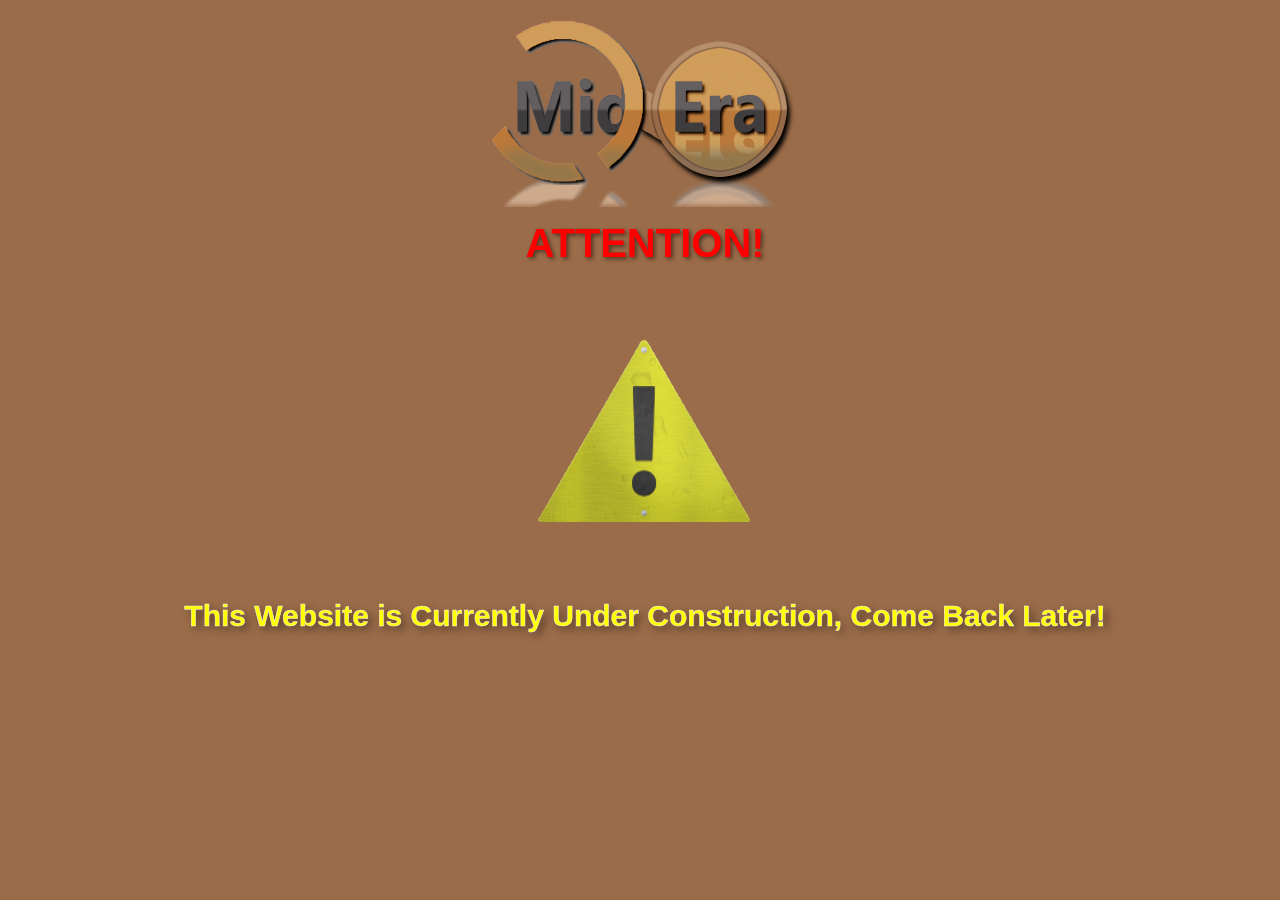
==== index.html @ 5e760c78 "fixed index.html file paths" ====
﻿<!DOCTYPE html>
<html>
<head>
    <meta charset="UTF-8">
    <title>MidEra - Website (Under Construction)</title>
    <link rel="stylesheet" href="styles/style_uc.css">
</head>

<body>

    <p>
        <img src="images/logo.png" width="512" height="207" alt="MidEra Logo" />
    </p>

    <h1><strong>ATTENTION!</strong></h1>

    <p2>
        <img src="images/gifs/warning_sign.png" width="256" height="256" alt="Warning Sign" />
    </p2>

    <h2>This Website is Currently Under Construction, Come Back Later!</h2>

</body>

</html>
---- styles/style_uc.css ----
﻿body {
    background-color: #9b6c49;
    color: slategray;
    font-family: 'Segoe UI', sans-serif; /* The font used in the MidEra logo */
    margin: 0;
    padding-left: 10px; /* keep your left padding */
    padding-top: 0;
    text-align: center;
    height: 100vh; /* full height */
    display: flex;
    flex-direction: column;
}

h1 {
    color: red;
    text-shadow: 2px 2px 4px rgba(0, 0, 0, 0.5);
    font-family: 'Segoe UI', sans-serif;
    margin: 0;
    padding: 0px 450px;
    font-size: 40px;
}

h2 {
    color: yellow;
    text-shadow: 4px 4px 8px rgba(0, 0, 0, 0.5);
    -webkit-text-stroke: 0.5px whitesmoke;
    font-family: 'Segoe UI', sans-serif;
    margin: 15px;
    padding: 7.5px 0px;
    font-size: 30px;
}

p {
    margin: 0;
    padding-bottom: 10px;
}

p2 {
    margin: 0;
    padding-bottom: 25px;
    padding-top: 25px;
}
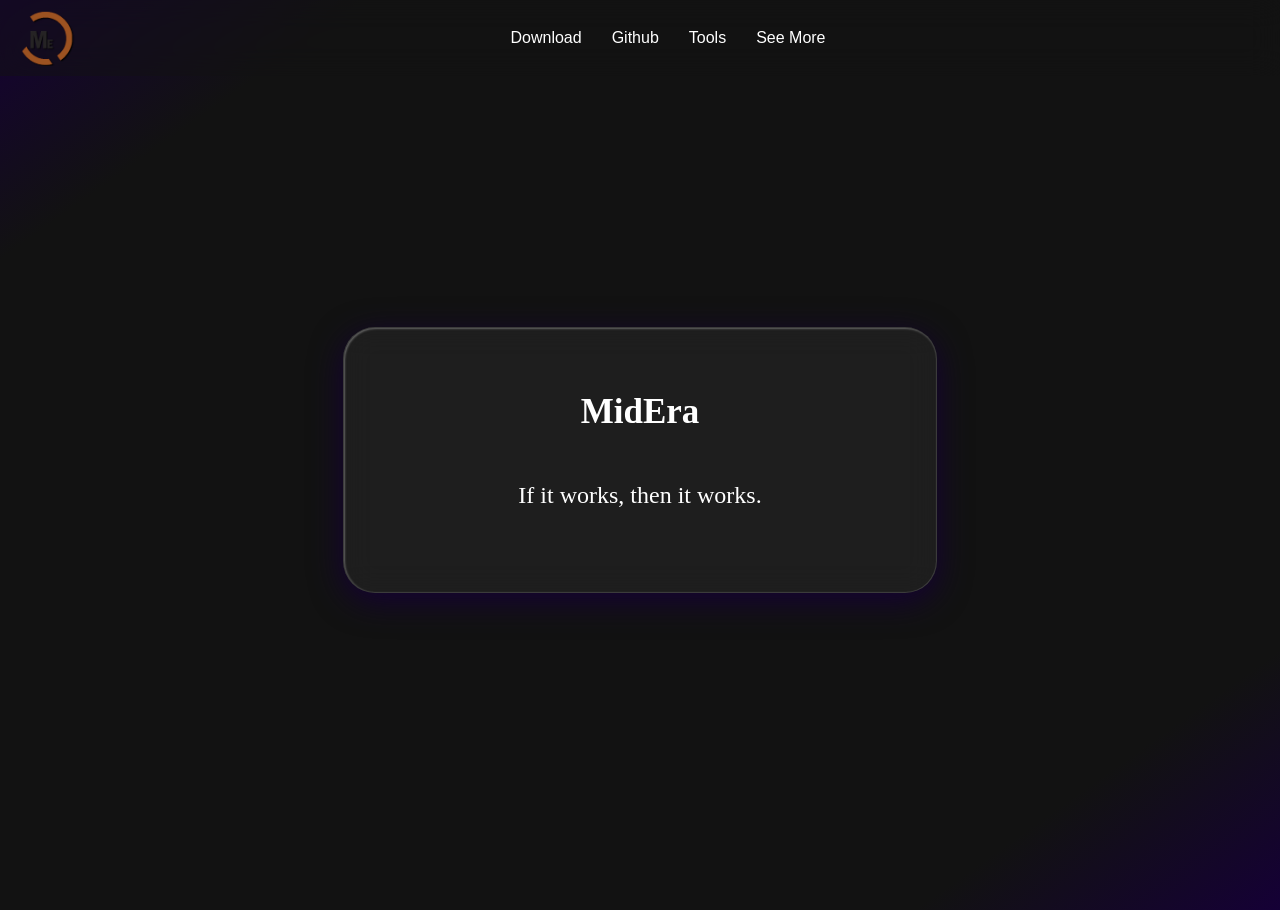
==== commit 5fa7f5d6: "website is being completely redesigned. redesign update 1" ====
--- a/index.html
+++ b/index.html
@@ -1,25 +1,36 @@
 ﻿<!DOCTYPE html>
-<html>
+
+<html lang="en" xmlns="http://www.w3.org/1999/xhtml">
 <head>
-    <meta charset="UTF-8">
-    <title>MidEra - Website (Under Construction)</title>
-    <link rel="stylesheet" href="styles/style_uc.css">
+    <meta charset="utf-8" />
+    <title>MidEra - Website</title>
+    <link rel="stylesheet" href="styles/styles_main.css">
 </head>
+<body>
+    <nav class="navbar">
+        <img src="images/icon.png"
+             alt="Logo"
+             class="logo" />
 
-<body>
+        <ul class="menu">
+            <li class="item"><a href="#">Download</a></li>
+            <li class="item"><a href="#">Github</a></li>
+            <li class="item"><a href="#">Tools</a></li>
+            <li class="item"><a href="#">See More</a></li>
+        </ul>
+    </nav>
 
-    <p>
-        <img src="images/logo.png" width="512" height="207" alt="MidEra Logo" />
-    </p>
-
-    <h1><strong>ATTENTION!</strong></h1>
-
-    <p2>
-        <img src="images/gifs/warning_sign.png" width="256" height="256" alt="Warning Sign" />
-    </p2>
-
-    <h2>This Website is Currently Under Construction, Come Back Later!</h2>
+    <div class="card">
+        <div class="panel">
+            <div class="content">
+                <h1>MidEra</h1>
+                <h2>If it works, then it works.</h2>
+                <p1></p1>
+                <p1></p1>
+                <p2></p2>
+            </div>
+        </div>
+    </div>
 
 </body>
-
-</html>
+</html>
--- a/styles/styles_main.css
+++ b/styles/styles_main.css
@@ -0,0 +1,104 @@
+﻿
+body {
+    background: linear-gradient(to bottom right, #150036, #121212, #121212, #121212, #121212, #121212, #121212, #150036);
+    height: 100vh;
+    margin: 0;
+    padding-top: 10px;
+    display: flex;
+    flex-direction: column;
+    justify-content: center;
+    align-items: center;
+    text-align: center;
+}
+
+.navbar {
+    display: flex;
+    align-items: center;
+    background: rgba(18, 18, 18, 0.5);
+    padding: 10px 20px;
+    position: fixed;
+    top: 0;
+    left: 0;
+    right: 0;
+    z-index: 9999;
+    backdrop-filter: blur(15px);
+}
+
+h1 {
+    color: white;
+    font-size: 35px;
+    font-weight: bold;
+}
+
+h2 {
+    color: white;
+    font-size: 24px;
+    font-weight: normal;
+}
+
+.logo {
+    width: 3.5rem;
+    flex: 0 0 auto;
+}
+
+.menu {
+    display: flex;
+    list-style-type: none;
+    margin: 0 auto;
+    padding: 0;
+    align-items: center;
+}
+
+.item {
+    font-family: helvetica;
+    margin: 0 15px;
+}
+
+    .item a {
+        text-decoration: none;
+        color: white;
+        font-weight: normal;
+    }
+
+        .item a:hover {
+            color: #280087;
+        }
+
+.card {
+    width: 1024px;
+    max-width: 100%;
+    height: 512px;
+    border-radius: 20px;
+    display: flex;
+    justify-content: center;
+    align-items: center;
+}
+
+.panel {
+    width: 100%;
+    height: auto;
+    display: flex;
+    align-items: center;
+    justify-content: center;
+    gap: 1rem;
+}
+
+.content {
+    width: 512px;
+    max-width: 100%;
+    height: auto;
+    padding: 40px;
+    background: rgba(100, 100, 100, 0.15);
+    box-shadow: 0 8px 32px 0 #0d2626;
+    backdrop-filter: blur(15px);
+    -webkit-backdrop-filter: blur(15px);
+    border-radius: 32px;
+    /* Upgraded border: brighter on top, fades out on the bottom */
+    border: 1px solid rgba(150, 150, 150, 0.25);
+    box-shadow: inset 1px 1px 2px rgba(255, 255, 255, 0.3), 0 8px 32px 0 #150035;
+    display: flex;
+    flex-direction: column;
+    align-items: center;
+    justify-content: center;
+    gap: 7.5px;
+}
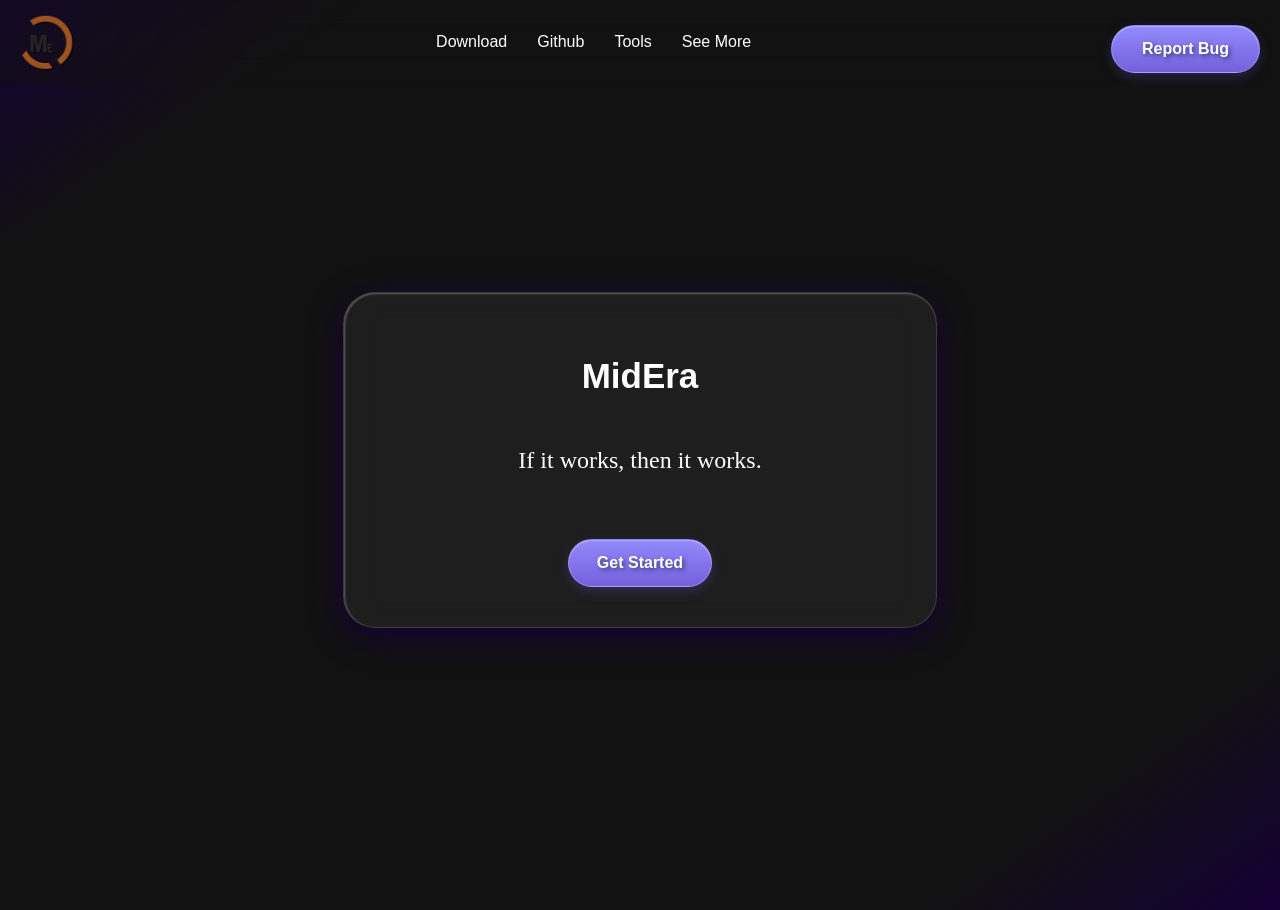
==== commit b87329da: "added some buttons" ====
--- a/index.html
+++ b/index.html
@@ -18,6 +18,9 @@
             <li class="item"><a href="#">Tools</a></li>
             <li class="item"><a href="#">See More</a></li>
         </ul>
+
+        <button class="btn">Report Bug</button>
+
     </nav>
 
     <div class="card">
@@ -28,6 +31,8 @@
                 <p1></p1>
                 <p1></p1>
                 <p2></p2>
+
+                <button class="start_btn">Get Started</button>
             </div>
         </div>
     </div>
--- a/styles/styles_main.css
+++ b/styles/styles_main.css
@@ -28,6 +28,7 @@
     color: white;
     font-size: 35px;
     font-weight: bold;
+    font-family: 'Segoe UI', sans-serif;
 }
 
 h2 {
@@ -93,7 +94,6 @@
     backdrop-filter: blur(15px);
     -webkit-backdrop-filter: blur(15px);
     border-radius: 32px;
-    /* Upgraded border: brighter on top, fades out on the bottom */
     border: 1px solid rgba(150, 150, 150, 0.25);
     box-shadow: inset 1px 1px 2px rgba(255, 255, 255, 0.3), 0 8px 32px 0 #150035;
     display: flex;
@@ -101,4 +101,80 @@
     align-items: center;
     justify-content: center;
     gap: 7.5px;
-}+}
+
+.btn {
+    /* Fonts & Spacing */
+    font-weight: 600;
+    font-size: 16px;
+    text-shadow: 2px 2px 4px rgba(0, 0, 0, 0.5);
+    letter-spacing: 0px;
+    color: #ffffff;
+    text-decoration: none;
+    /* Structural Sizing */
+    display: inline-block;
+    width: 12%; /* Extends nicely across the glass panel */
+    height: 48px;
+    padding: 14px 24px;
+    margin-top: 15px;
+    border-radius: 24px;
+    /* The iOS Fill Style: Vibrant Blue base with a subtle linear gloss shading */
+    background: linear-gradient(to bottom, #9389fc 0%, #7560dc 100%);
+    /* The Premium Double-Border: A bright inner edge reflection and a soft outer drop shadow */
+    border: 1px solid rgba(255, 255, 255, 0.2);
+    box-shadow: inset 0 1px 1px rgba(255, 255, 255, 0.3), 0 4px 12px rgba(90, 80, 204, 0.3);
+    /* Smooth transition for interaction physics */
+    transition: all 0.2s cubic-bezier(0.25, 1, 0.5, 1);
+    cursor: pointer;
+}
+
+    /* Hover State: Feels illuminated when mouse drifts over */
+    .btn:hover {
+        background: linear-gradient(to bottom, #b2abfc 0%, #8975eb 100%);
+        box-shadow: inset 0 1px 1px rgba(255, 255, 255, 0.4), 0 6px 16px rgba(120, 105, 255, 0.45);
+    }
+
+    .btn:active {
+        background: linear-gradient(to bottom, #736ad4 0%, #634fc2 100%);
+        color: lightgray;
+        box-shadow: inset 0 2px 4px rgba(0, 0, 0, 0.2), 0 2px 4px rgba(0, 122, 255, 0.2);
+        transform: scale(0.97);
+    }
+
+.start_btn {
+    /* Fonts & Spacing */
+    font-weight: 600;
+    font-size: 16px;
+    text-shadow: 2px 2px 4px rgba(0, 0, 0, 0.5);
+    letter-spacing: 0px;
+    color: #ffffff;
+    text-decoration: none;
+    /* Structural Sizing */
+    display: inline-block;
+    width: 28%; /* Extends nicely across the glass panel */
+    height: 48px;
+    padding: 14px 24px;
+    margin-top: 15px;
+    border-radius: 24px;
+    /* The iOS Fill Style: Vibrant Blue base with a subtle linear gloss shading */
+    background: linear-gradient(to bottom, #9389fc 0%, #7560dc 100%);
+    /* The Premium Double-Border: A bright inner edge reflection and a soft outer drop shadow */
+    border: 1px solid rgba(255, 255, 255, 0.2);
+    box-shadow: inset 0 1px 1px rgba(255, 255, 255, 0.3), 0 4px 12px rgba(90, 80, 204, 0.3);
+    /* Smooth transition for interaction physics */
+    transition: all 0.2s cubic-bezier(0.25, 1, 0.5, 1);
+    cursor: pointer;
+}
+
+    /* Hover State: Feels illuminated when mouse drifts over */
+    .start_btn:hover {
+        background: linear-gradient(to bottom, #b2abfc 0%, #8975eb 100%);
+        box-shadow: inset 0 1px 1px rgba(255, 255, 255, 0.4), 0 6px 16px rgba(120, 105, 255, 0.45);
+    }
+
+    .start_btn:active {
+        background: linear-gradient(to bottom, #736ad4 0%, #634fc2 100%);
+        color: lightgray;
+        box-shadow: inset 0 2px 4px rgba(0, 0, 0, 0.2), 0 2px 4px rgba(0, 122, 255, 0.2);
+        transform: scale(0.97);
+    }
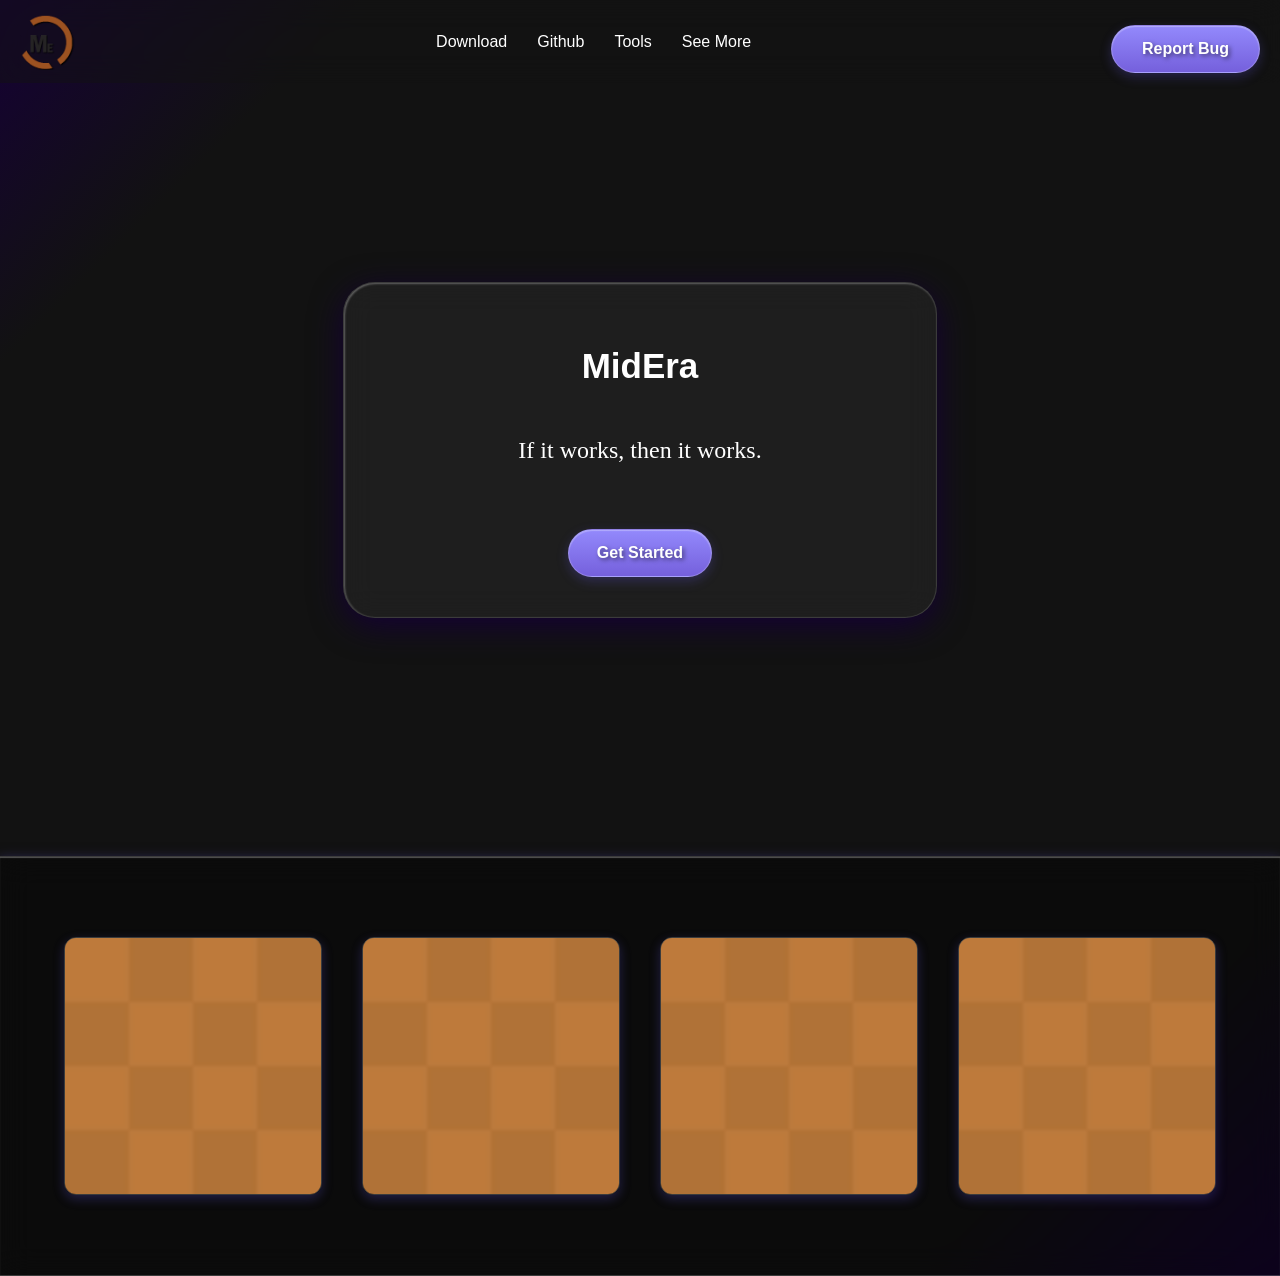
==== commit 2b1895de: "updated website to include a screenshots section" ====
--- a/index.html
+++ b/index.html
@@ -37,5 +37,21 @@
         </div>
     </div>
 
+    <div class="screenshots_container">
+        <div class="screenshots_panel">
+            <img src="images/fallback_image.jpg" alt="Screenshot 1" class="screenshot" />
+            <img src="images/fallback_image.jpg" alt="Screenshot 2" class="screenshot" />
+            <img src="images/fallback_image.jpg" alt="Screenshot 3" class="screenshot" />
+            <img src="images/fallback_image.jpg" alt="Screenshot 4" class="screenshot" />
+        </div>
+    </div>
+
+    <div class="modal" id="imageModal">
+        <span class="close" id="closeModal">&times;</span>
+        <img id="modalImage" src="" alt="Preview">
+    </div>
+
+    <script src="scripts/img_preview.js"></script>
+
 </body>
 </html>
--- a/styles/styles_main.css
+++ b/styles/styles_main.css
@@ -1,12 +1,11 @@
 ﻿
 body {
     background: linear-gradient(to bottom right, #150036, #121212, #121212, #121212, #121212, #121212, #121212, #150036);
-    height: 100vh;
+    min-height: 100vh;
     margin: 0;
-    padding-top: 10px;
+    padding-top: 0;
     display: flex;
     flex-direction: column;
-    justify-content: center;
     align-items: center;
     text-align: center;
 }
@@ -42,6 +41,12 @@
     flex: 0 0 auto;
 }
 
+    .logo:hover {
+        width: 3.5rem;
+        flex: 0 0 auto;
+        transition: transform 0.3s ease;
+    }
+
 .menu {
     display: flex;
     list-style-type: none;
@@ -62,7 +67,9 @@
     }
 
         .item a:hover {
-            color: #280087;
+            color: #7560dc;
+            transform: translateY(-5px);
+            box-shadow: inset 0 1px 1px rgba(255, 255, 255, 0.4), 0 6px 16px rgba(120, 105, 255, 0.45);
         }
 
 .card {
@@ -73,6 +80,8 @@
     display: flex;
     justify-content: center;
     align-items: center;
+    margin-top: calc(50vh - 256px);
+    margin-bottom: 150px;
 }
 
 .panel {
@@ -177,4 +186,78 @@
         color: lightgray;
         box-shadow: inset 0 2px 4px rgba(0, 0, 0, 0.2), 0 2px 4px rgba(0, 122, 255, 0.2);
         transform: scale(0.97);
-    }+    }
+
+/* The black wrapper container */
+.screenshots_container {
+    background: rgba(5, 5, 5, 0.5); /* Deep dark semi-transparent black */
+    width: 100%;
+    padding: 80px 0; /* Generates a lot of breathing room inside the black block */
+    display: flex;
+    justify-content: center;
+    backdrop-filter: blur(15px); /* Makes it look premium over your body gradient */
+    border: 1px solid rgba(255, 255, 255, 0.2);
+    box-shadow: inset 0 1px 1px rgba(255, 255, 255, 0.3), 0 4px 12px rgba(90, 80, 204, 0.5);
+}
+
+/* The inner alignment wrapper */
+.screenshots_panel {
+    display: flex;
+    gap: 40px; /* Generates a lot of space between each image */
+    justify-content: center;
+    flex-wrap: wrap; /* Drops images to a new line cleanly on smaller screens */
+    max-width: 1200px;
+    padding: 0 20px;
+    
+}
+
+/* The screenshots themselves */
+.screenshot {
+    width: 256px;
+    max-width: 320px;
+    height: auto;
+    border-radius: 12px;
+    border: 1px solid rgba(255, 255, 255, 0.1); /* Slight glow edge */
+    box-shadow: 0 12px 30px rgba(0, 0, 0, 0.7); /* Deep shadow to separate from the dark background */
+    transition: transform 0.3s ease;
+    border: 1px solid rgba(255, 255, 255, 0.2);
+    box-shadow: inset 0 1px 1px rgba(255, 255, 255, 0.3), 0 4px 12px rgba(90, 80, 204, 0.3);
+}
+
+    /* Quick hover effect just for fun */
+    .screenshot:hover {
+        transform: translateY(-5px);
+        box-shadow: inset 0 1px 1px rgba(255, 255, 255, 0.4), 0 6px 16px rgba(120, 105, 255, 0.45);
+    }
+
+/* Modal overlay */
+.modal {
+    display: none; /* Hidden by default */
+    position: fixed;
+    z-index: 1000;
+    left: 0;
+    top: 0;
+    width: 100%;
+    height: 100%;
+    background: rgba(0,0,0,0.8);
+    justify-content: center;
+    align-items: center;
+}
+
+    /* Modal content */
+    .modal img {
+        width: 512px;
+        max-width: 100%;
+        max-height: 100%;
+        border-radius: 8px;
+    }
+
+/* Close button */
+.close {
+    position: absolute;
+    top: 75px;
+    right: 30px;
+    font-size: 40px;
+    color: white;
+    cursor: pointer;
+}
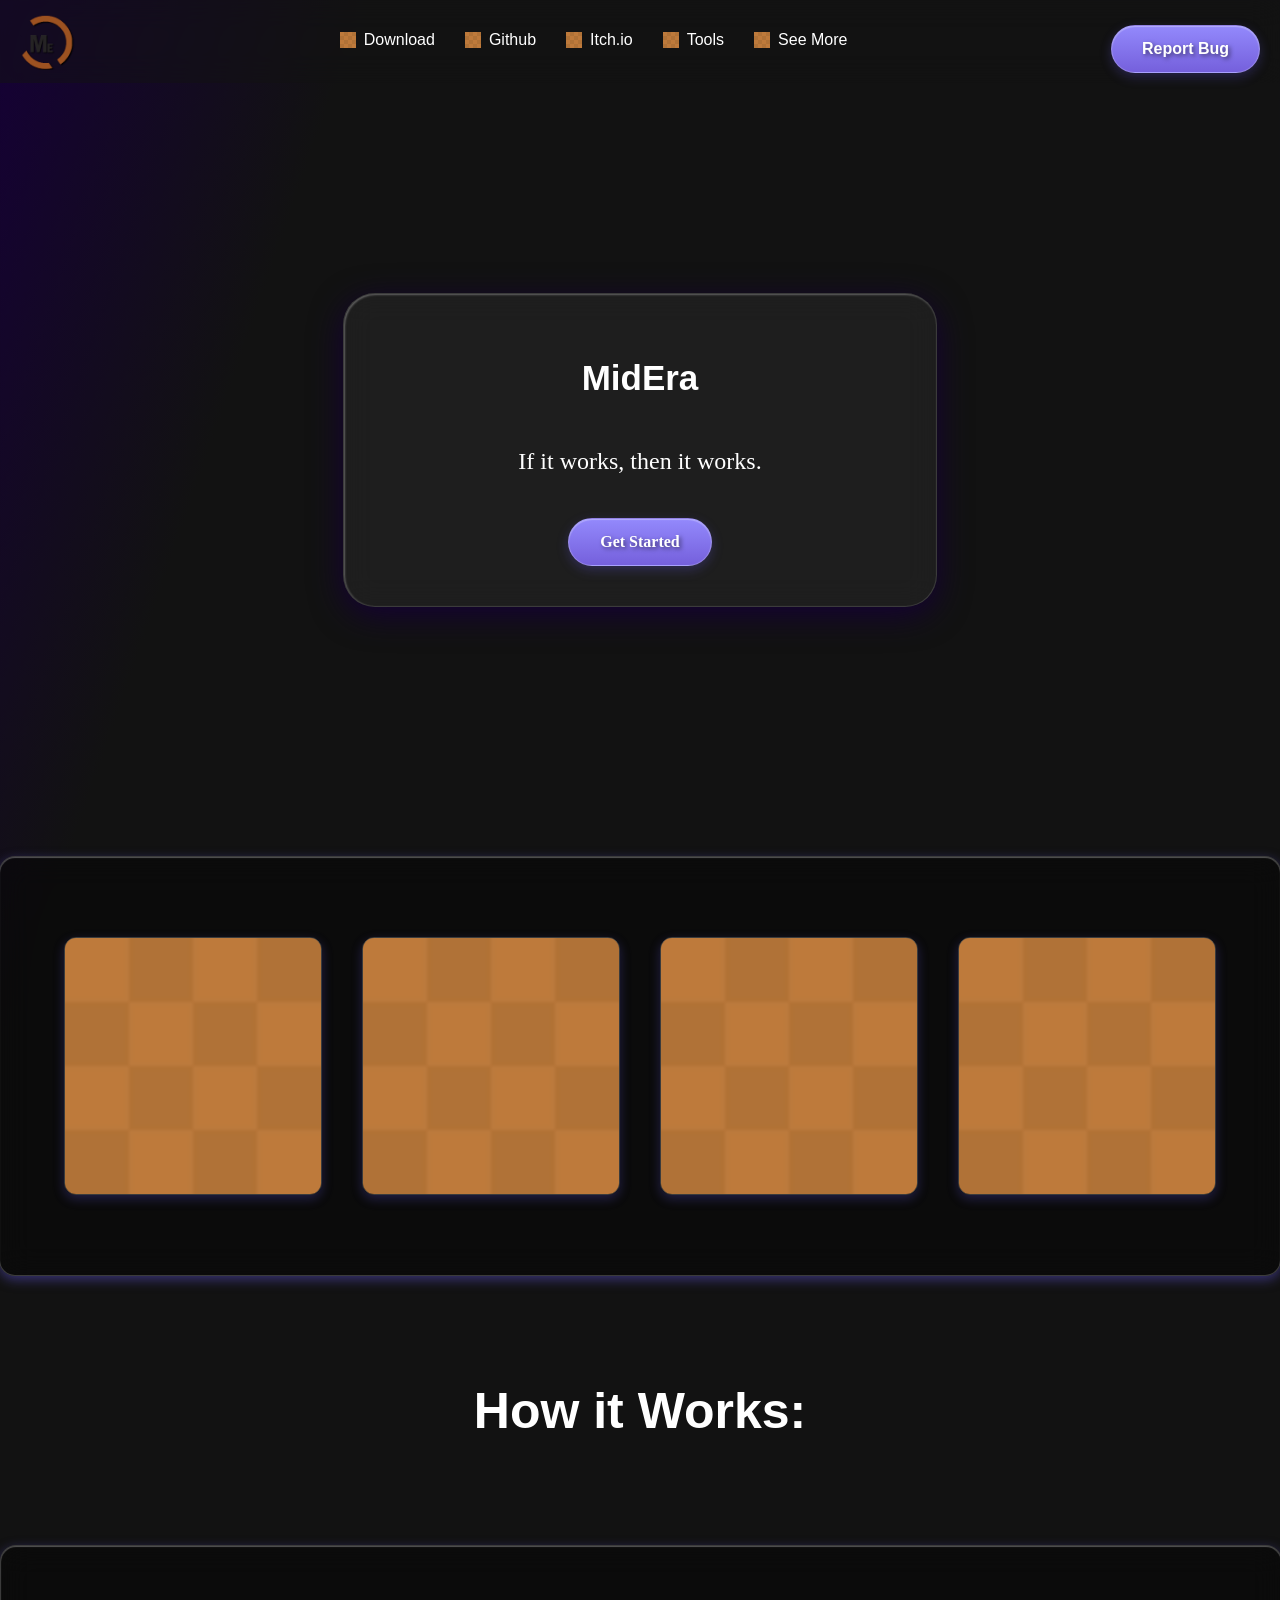
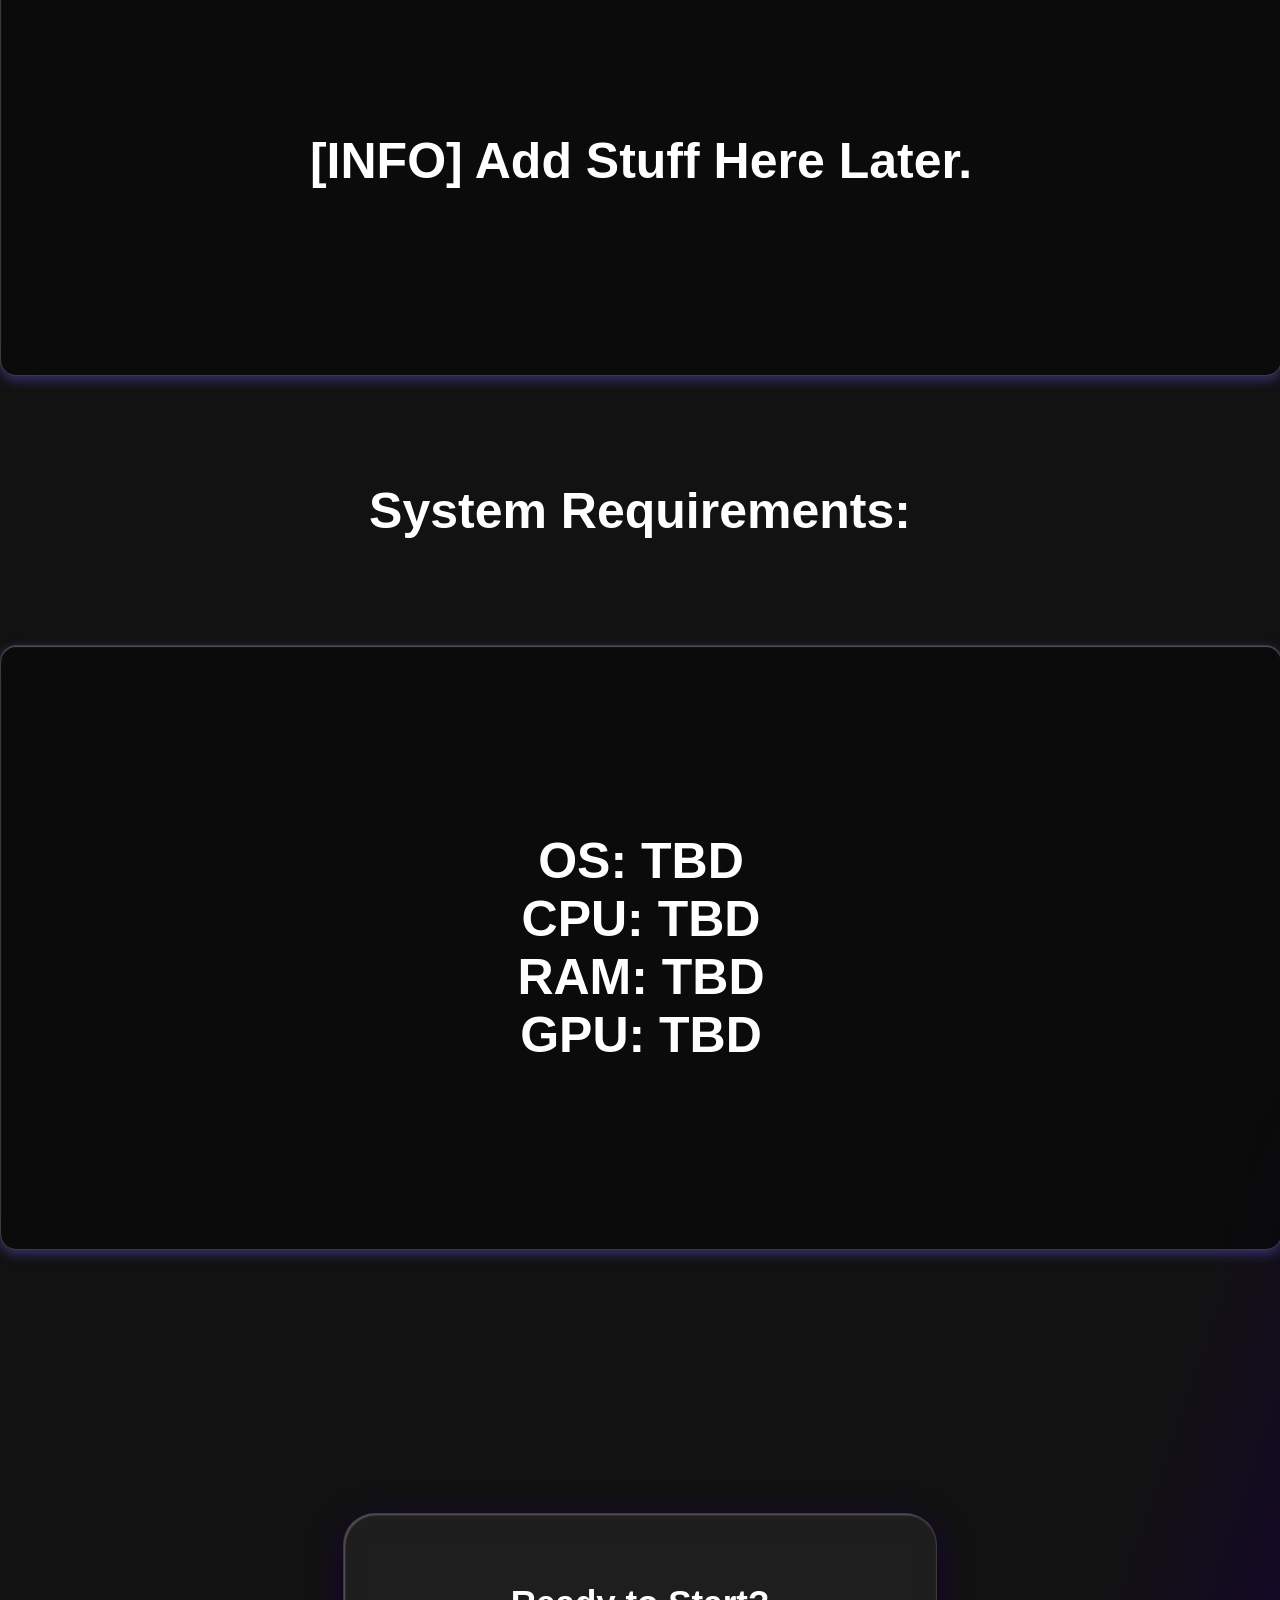
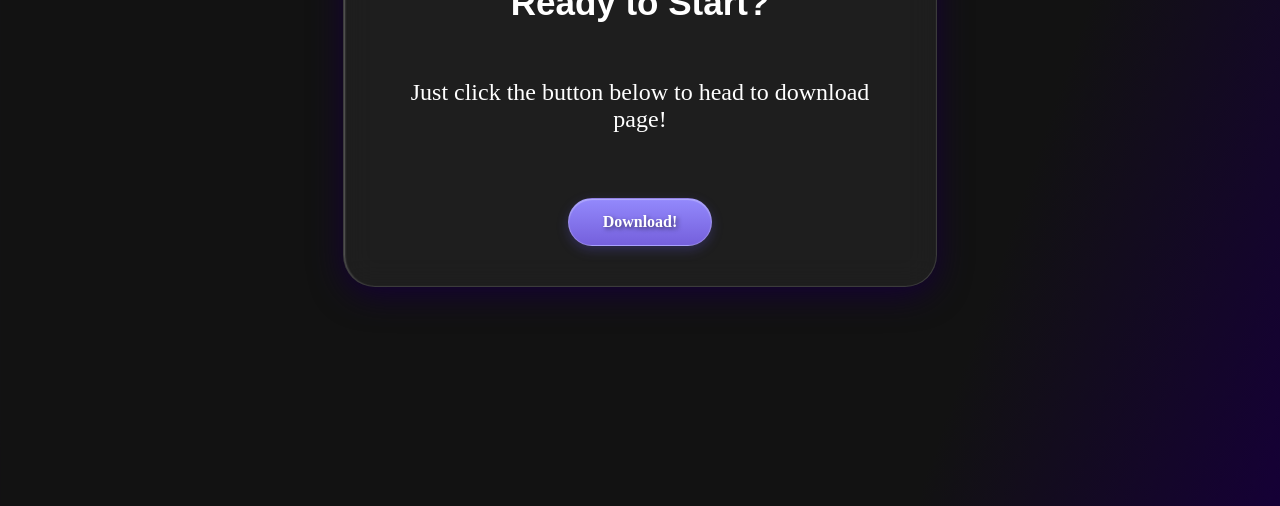
==== commit 56cc927e: "added itch.io page" ====
--- a/index.html
+++ b/index.html
@@ -7,35 +7,65 @@
     <link rel="stylesheet" href="styles/styles_main.css">
 </head>
 <body>
+
+    <!-- This is the top bar that has the links to the download page, GitHub, tools, and more. It also has a button to report bugs. -->
+
     <nav class="navbar">
         <img src="images/icon.png"
              alt="Logo"
              class="logo" />
 
         <ul class="menu">
-            <li class="item"><a href="#">Download</a></li>
-            <li class="item"><a href="#">Github</a></li>
-            <li class="item"><a href="#">Tools</a></li>
-            <li class="item"><a href="#">See More</a></li>
+            <li class="item" onclick="alert('Redirecting!')">
+                <a href="https://github.com/LunaSentOfficial/MidEra/releases">
+                    <img src="images/fallback_image.jpg" alt="Download Icon">
+                    <span>Download</span>
+                </a>
+            </li>
+            <li class="item" onclick="alert('Redirecting!')">
+                <a href="https://github.com/LunaSentOfficial/MidEra">
+                    <img src="images/fallback_image.jpg" alt="GitHub Icon">
+                    <span>Github</span>
+                </a>
+            </li>
+            <li class="item" onclick="alert('Redirecting!')">
+                <a href="https://lunasent.itch.io/">
+                    <img src="images/fallback_image.jpg" alt="Itch.io Icon">
+                    <span>Itch.io</span>
+                </a>
+            </li>
+            <li class="item" onclick="alert('Redirecting!')">
+                <a href="tools.html">
+                    <img src="images/fallback_image.jpg" alt="Tools Icon">
+                    <span>Tools</span>
+                </a>
+            </li>
+            <li class="item" onclick="alert('Redirecting!')">
+                <a href="#">
+                    <img src="images/fallback_image.jpg" alt="Arrow Icon">
+                    <span>See More</span>
+                </a>
+            </li>
         </ul>
 
-        <button class="btn">Report Bug</button>
+        <button class="btn" onclick="alert('Redirecting!')">Report Bug</button>
 
     </nav>
+
+    <!-- Main Panel -->
 
     <div class="card">
         <div class="panel">
             <div class="content">
                 <h1>MidEra</h1>
                 <h2>If it works, then it works.</h2>
-                <p1></p1>
-                <p1></p1>
-                <p2></p2>
 
-                <button class="start_btn">Get Started</button>
+                <a href="#getting-started" class="start_btn">Get Started</a>
             </div>
         </div>
     </div>
+
+    <!-- In-Engine Screenshots -->
 
     <div class="screenshots_container">
         <div class="screenshots_panel">
@@ -46,12 +76,50 @@
         </div>
     </div>
 
+    <!-- Image Preview Modal-->
+
     <div class="modal" id="imageModal">
         <span class="close" id="closeModal">&times;</span>
         <img id="modalImage" src="" alt="Preview">
     </div>
 
-    <script src="scripts/img_preview.js"></script>
+
+    <!-- How it works section -->
+    <section id="getting-started">
+        <h1 class="title01">How it Works:</h1>
+
+        <div class="screenshots_container">
+            <h1 class="title01">[INFO] Add Stuff Here Later.</h1>
+        </div>
+
+        <h1 class="title01">System Requirements:</h1>
+
+        <div class="screenshots_container">
+            <h1 class="title01">
+                OS: TBD<br>
+                CPU: TBD<br />
+                RAM: TBD<br>
+                GPU: TBD<br>
+            </h1>
+        </div>
+
+        <div class="card">
+            <div class="panel">
+                <div class="content">
+                    <h1>Ready to Start?</h1>
+                    <h2>Just click the button below to head to download page!</h2>
+                    <p1></p1>
+                    <p1></p1>
+                    <p2></p2>
+
+                    <a href="https://github.com/LunaSentOfficial/MidEra/releases" class="download_btn">Download!</a>
+                </div>
+            </div>
+        </div>
+    </section>
+
+        <!-- Scripts -->
+        <script src="scripts/img_preview.js"></script>
 
 </body>
 </html>
--- a/styles/styles_main.css
+++ b/styles/styles_main.css
@@ -1,4 +1,5 @@
-﻿
+﻿/*Shared*/
+
 body {
     background: linear-gradient(to bottom right, #150036, #121212, #121212, #121212, #121212, #121212, #121212, #150036);
     min-height: 100vh;
@@ -8,6 +9,7 @@
     flex-direction: column;
     align-items: center;
     text-align: center;
+    scroll-behavior: smooth; /* Enables smooth scrolling in modern browsers */
 }
 
 .navbar {
@@ -64,6 +66,10 @@
         text-decoration: none;
         color: white;
         font-weight: normal;
+        display: inline-flex;
+        align-items: center;
+        gap: 8px;
+        transition: all 0.2s ease;
     }
 
         .item a:hover {
@@ -72,11 +78,20 @@
             box-shadow: inset 0 1px 1px rgba(255, 255, 255, 0.4), 0 6px 16px rgba(120, 105, 255, 0.45);
         }
 
+        .item a img {
+            width: 16px;
+            height: 16px;
+            object-fit: contain;
+            transition: transform 0.2s ease;
+        }
+        .item a:hover img {
+            transform: scale(1.2);
+        }
+
 .card {
-    width: 1024px;
+    width: 100vw;
     max-width: 100%;
     height: 512px;
-    border-radius: 20px;
     display: flex;
     justify-content: center;
     align-items: center;
@@ -141,6 +156,7 @@
     .btn:hover {
         background: linear-gradient(to bottom, #b2abfc 0%, #8975eb 100%);
         box-shadow: inset 0 1px 1px rgba(255, 255, 255, 0.4), 0 6px 16px rgba(120, 105, 255, 0.45);
+        transform: scale(1.05);
     }
 
     .btn:active {
@@ -158,16 +174,17 @@
     letter-spacing: 0px;
     color: #ffffff;
     text-decoration: none;
-    /* Structural Sizing */
-    display: inline-block;
-    width: 28%; /* Extends nicely across the glass panel */
+    /* Structural Sizing - FIXED FOR ANCHOR TAG */
+    display: inline-flex; /* Keeps content perfectly centered */
+    align-items: center; /* Centers text vertically */
+    justify-content: center; /* Centers text horizontally */
+    box-sizing: border-box; /* Stops padding from breaking the height */
+    width: 28%;
     height: 48px;
-    padding: 14px 24px;
     margin-top: 15px;
     border-radius: 24px;
-    /* The iOS Fill Style: Vibrant Blue base with a subtle linear gloss shading */
+    /* The iOS Fill Style */
     background: linear-gradient(to bottom, #9389fc 0%, #7560dc 100%);
-    /* The Premium Double-Border: A bright inner edge reflection and a soft outer drop shadow */
     border: 1px solid rgba(255, 255, 255, 0.2);
     box-shadow: inset 0 1px 1px rgba(255, 255, 255, 0.3), 0 4px 12px rgba(90, 80, 204, 0.3);
     /* Smooth transition for interaction physics */
@@ -179,6 +196,7 @@
     .start_btn:hover {
         background: linear-gradient(to bottom, #b2abfc 0%, #8975eb 100%);
         box-shadow: inset 0 1px 1px rgba(255, 255, 255, 0.4), 0 6px 16px rgba(120, 105, 255, 0.45);
+        transform: scale(1.05);
     }
 
     .start_btn:active {
@@ -187,6 +205,49 @@
         box-shadow: inset 0 2px 4px rgba(0, 0, 0, 0.2), 0 2px 4px rgba(0, 122, 255, 0.2);
         transform: scale(0.97);
     }
+/* Main Page*/
+
+.download_btn {
+    /* Fonts & Spacing */
+    font-weight: 600;
+    font-size: 16px;
+    text-shadow: 2px 2px 4px rgba(0, 0, 0, 0.5);
+    letter-spacing: 0px;
+    color: #ffffff;
+    text-decoration: none;
+    /* Structural Sizing - FIXED FOR ANCHOR TAG */
+    display: inline-flex; /* Keeps content perfectly centered */
+    align-items: center; /* Centers text vertically */
+    justify-content: center; /* Centers text horizontally */
+    box-sizing: border-box; /* Stops padding from breaking the height */
+    width: 28%;
+    height: 48px;
+    margin-top: 15px;
+    border-radius: 24px;
+    /* The iOS Fill Style */
+    background: linear-gradient(to bottom, #9389fc 0%, #7560dc 100%);
+    border: 1px solid rgba(255, 255, 255, 0.2);
+    box-shadow: inset 0 1px 1px rgba(255, 255, 255, 0.3), 0 4px 12px rgba(90, 80, 204, 0.3);
+    /* Smooth transition for interaction physics */
+    transition: all 0.2s cubic-bezier(0.25, 1, 0.5, 1);
+    cursor: pointer;
+}
+
+    /* Hover State: Feels illuminated when mouse drifts over */
+    .download_btn:hover {
+        background: linear-gradient(to bottom, #b2abfc 0%, #8975eb 100%);
+        box-shadow: inset 0 1px 1px rgba(255, 255, 255, 0.4), 0 6px 16px rgba(120, 105, 255, 0.45);
+        transform: scale(1.05);
+    }
+
+    .download_btn:active {
+        background: linear-gradient(to bottom, #736ad4 0%, #634fc2 100%);
+        color: lightgray;
+        box-shadow: inset 0 2px 4px rgba(0, 0, 0, 0.2), 0 2px 4px rgba(0, 122, 255, 0.2);
+        transform: scale(0.97);
+    }
+
+/* Shared */
 
 /* The black wrapper container */
 .screenshots_container {
@@ -198,6 +259,7 @@
     backdrop-filter: blur(15px); /* Makes it look premium over your body gradient */
     border: 1px solid rgba(255, 255, 255, 0.2);
     box-shadow: inset 0 1px 1px rgba(255, 255, 255, 0.3), 0 4px 12px rgba(90, 80, 204, 0.5);
+    border-radius: 16px;
 }
 
 /* The inner alignment wrapper */
@@ -260,4 +322,60 @@
     font-size: 40px;
     color: white;
     cursor: pointer;
-}+}
+
+.title01 {
+    color: white;
+    padding: 64px;
+    font-size: 50px;
+    font-weight: bold;
+    font-family: 'Segoe UI', sans-serif;
+}
+
+/*Tools Page*/
+
+.title02 {
+    color: white;
+    padding: 64px;
+    font-size: 32px;
+    font-weight: normal;
+    font-family: 'Segoe UI', sans-serif;
+}
+
+.item02 {
+    font-family: helvetica;
+    margin: 0 15px;
+}
+
+    .item02 a {
+        text-decoration: none;
+        color: white;
+        font-weight: normal;
+        display: inline-flex;
+        align-items: center;
+        gap: 8px;
+        transition: all 0.2s ease;
+        font-size: 50px;
+    }
+
+        .item02 a:hover {
+            color: #7560dc;
+            transform: translateY(-5px);
+            box-shadow: inset 0 1px 1px rgba(255, 255, 255, 0.4), 0 6px 16px rgba(120, 105, 255, 0.45);
+            font-size: 55px;
+        }
+
+        .item02 a img {
+            width: 64px;
+            height: 64px;
+            object-fit: contain;
+            transition: transform 0.2s ease;
+        }
+
+        .item02 a:hover img {
+            transform: scale(1.2);
+        }
+
+.divider {
+    padding: 128px;
+}
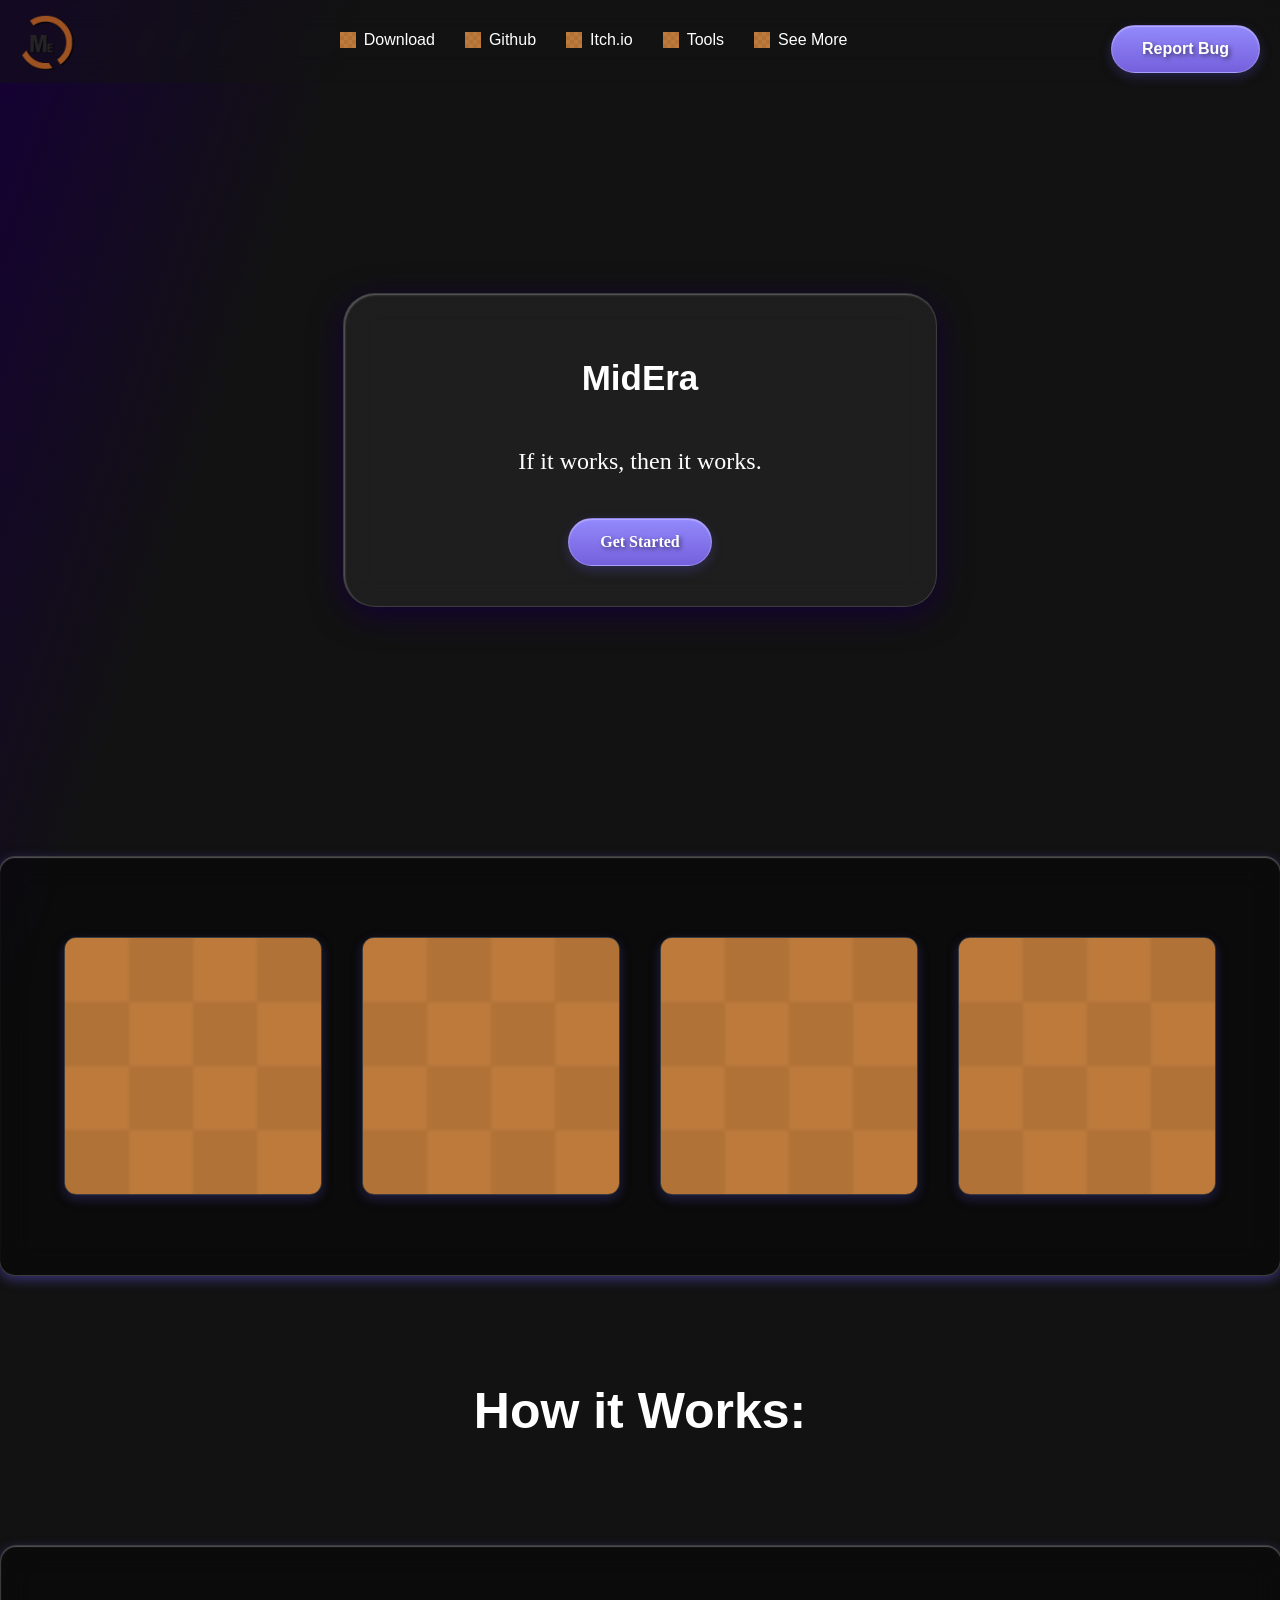
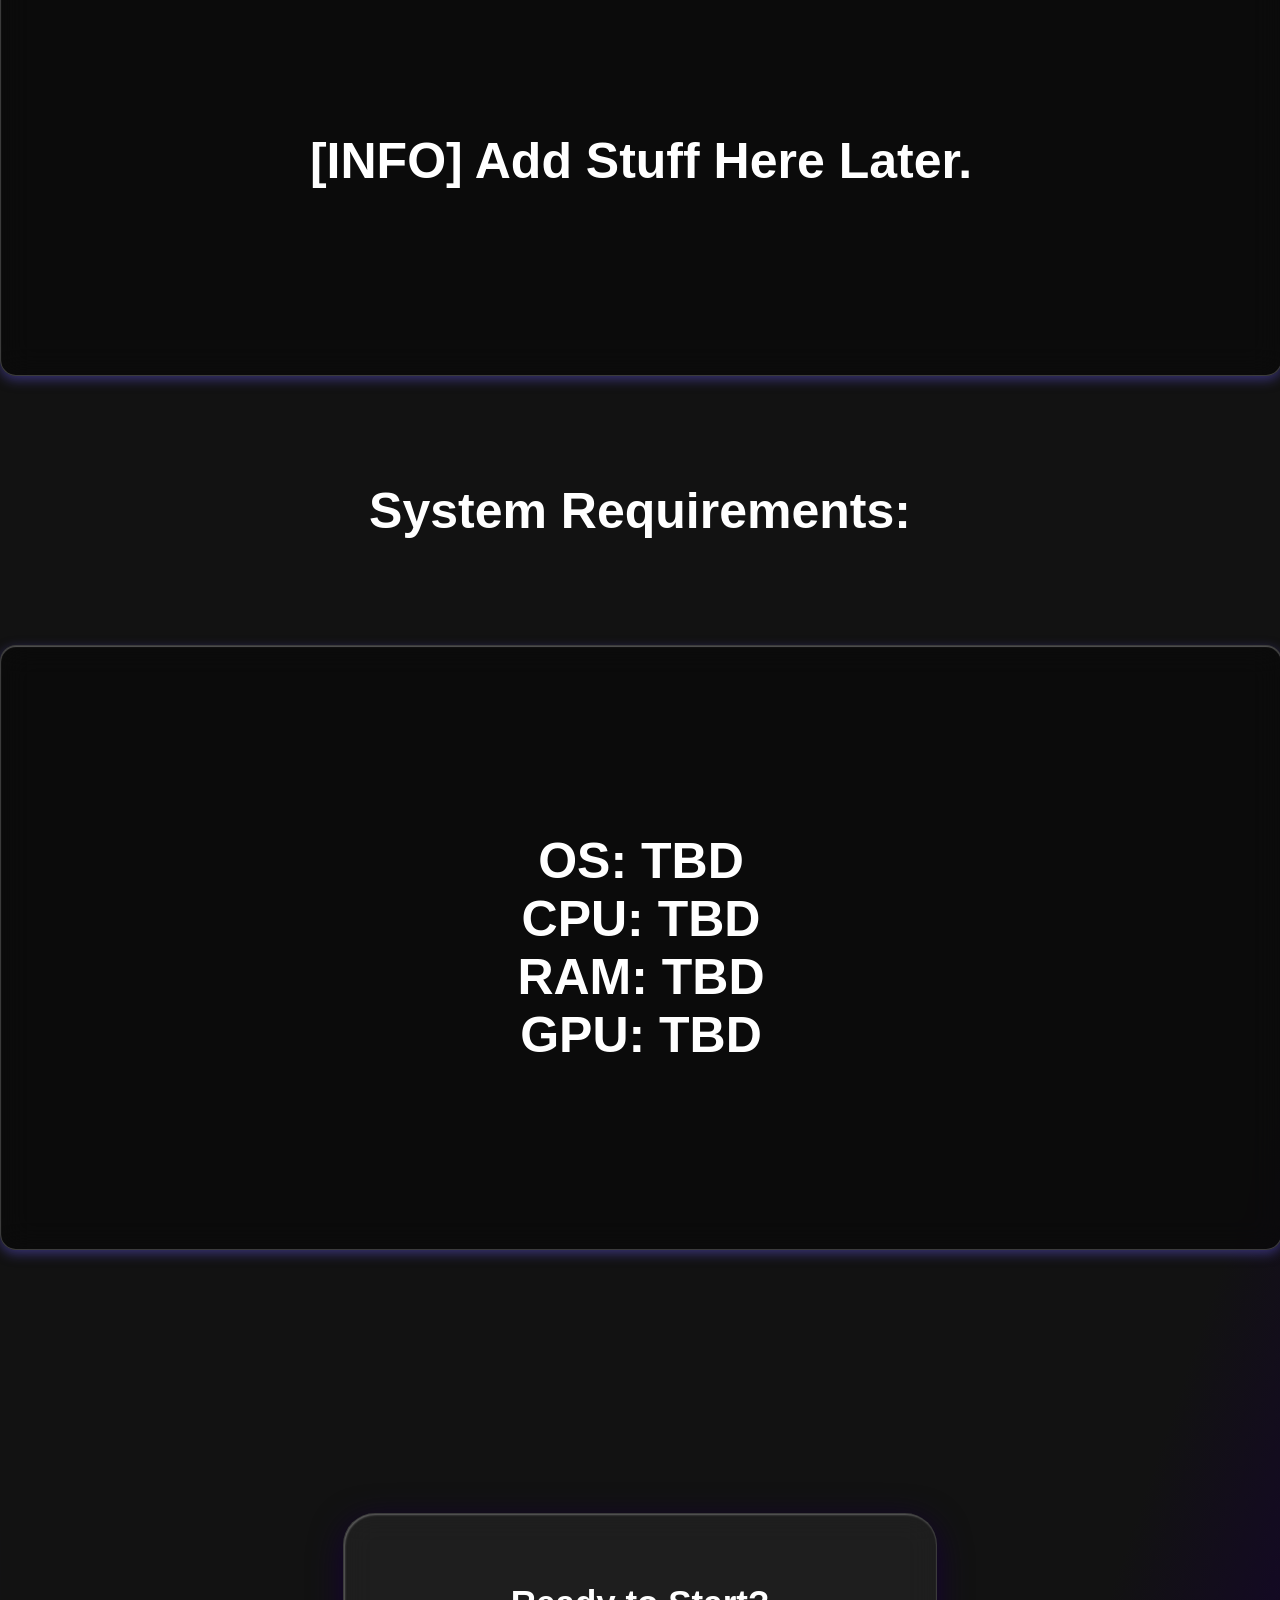
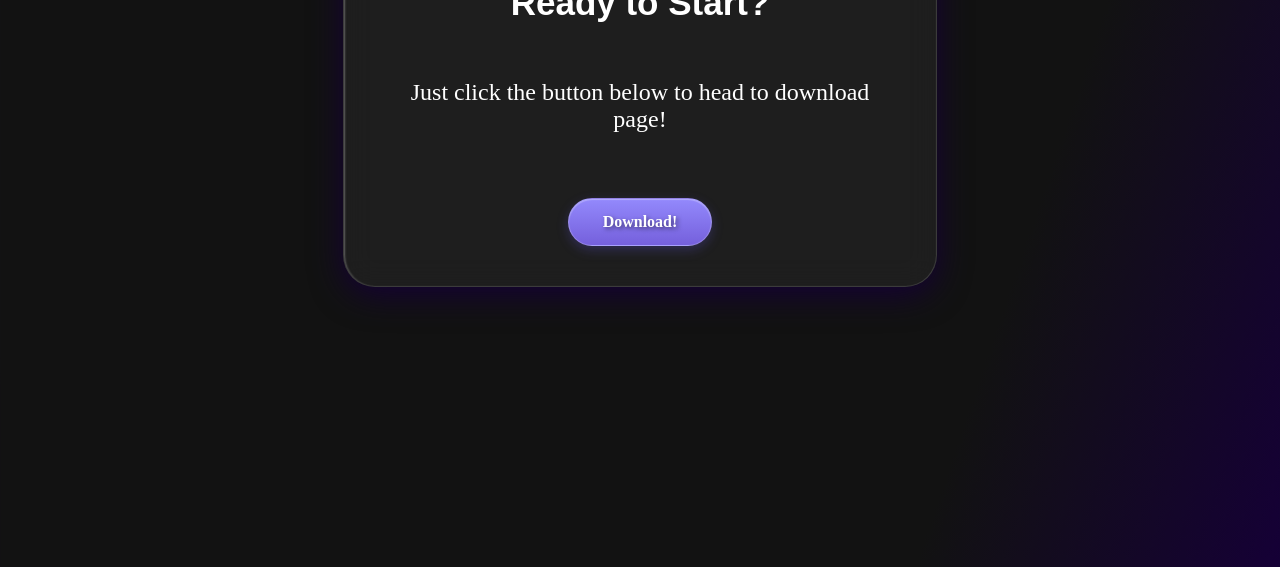
==== commit 6b24f68a: "updated main page to add more space at the very bottom of the page" ====
--- a/index.html
+++ b/index.html
@@ -116,6 +116,9 @@
                 </div>
             </div>
         </div>
+
+        <h1 class="divider02"></h1>
+
     </section>
 
         <!-- Scripts -->
--- a/styles/styles_main.css
+++ b/styles/styles_main.css
@@ -379,3 +379,7 @@
 .divider {
     padding: 128px;
 }
+
+.divider02 {
+    padding: 16px;
+}
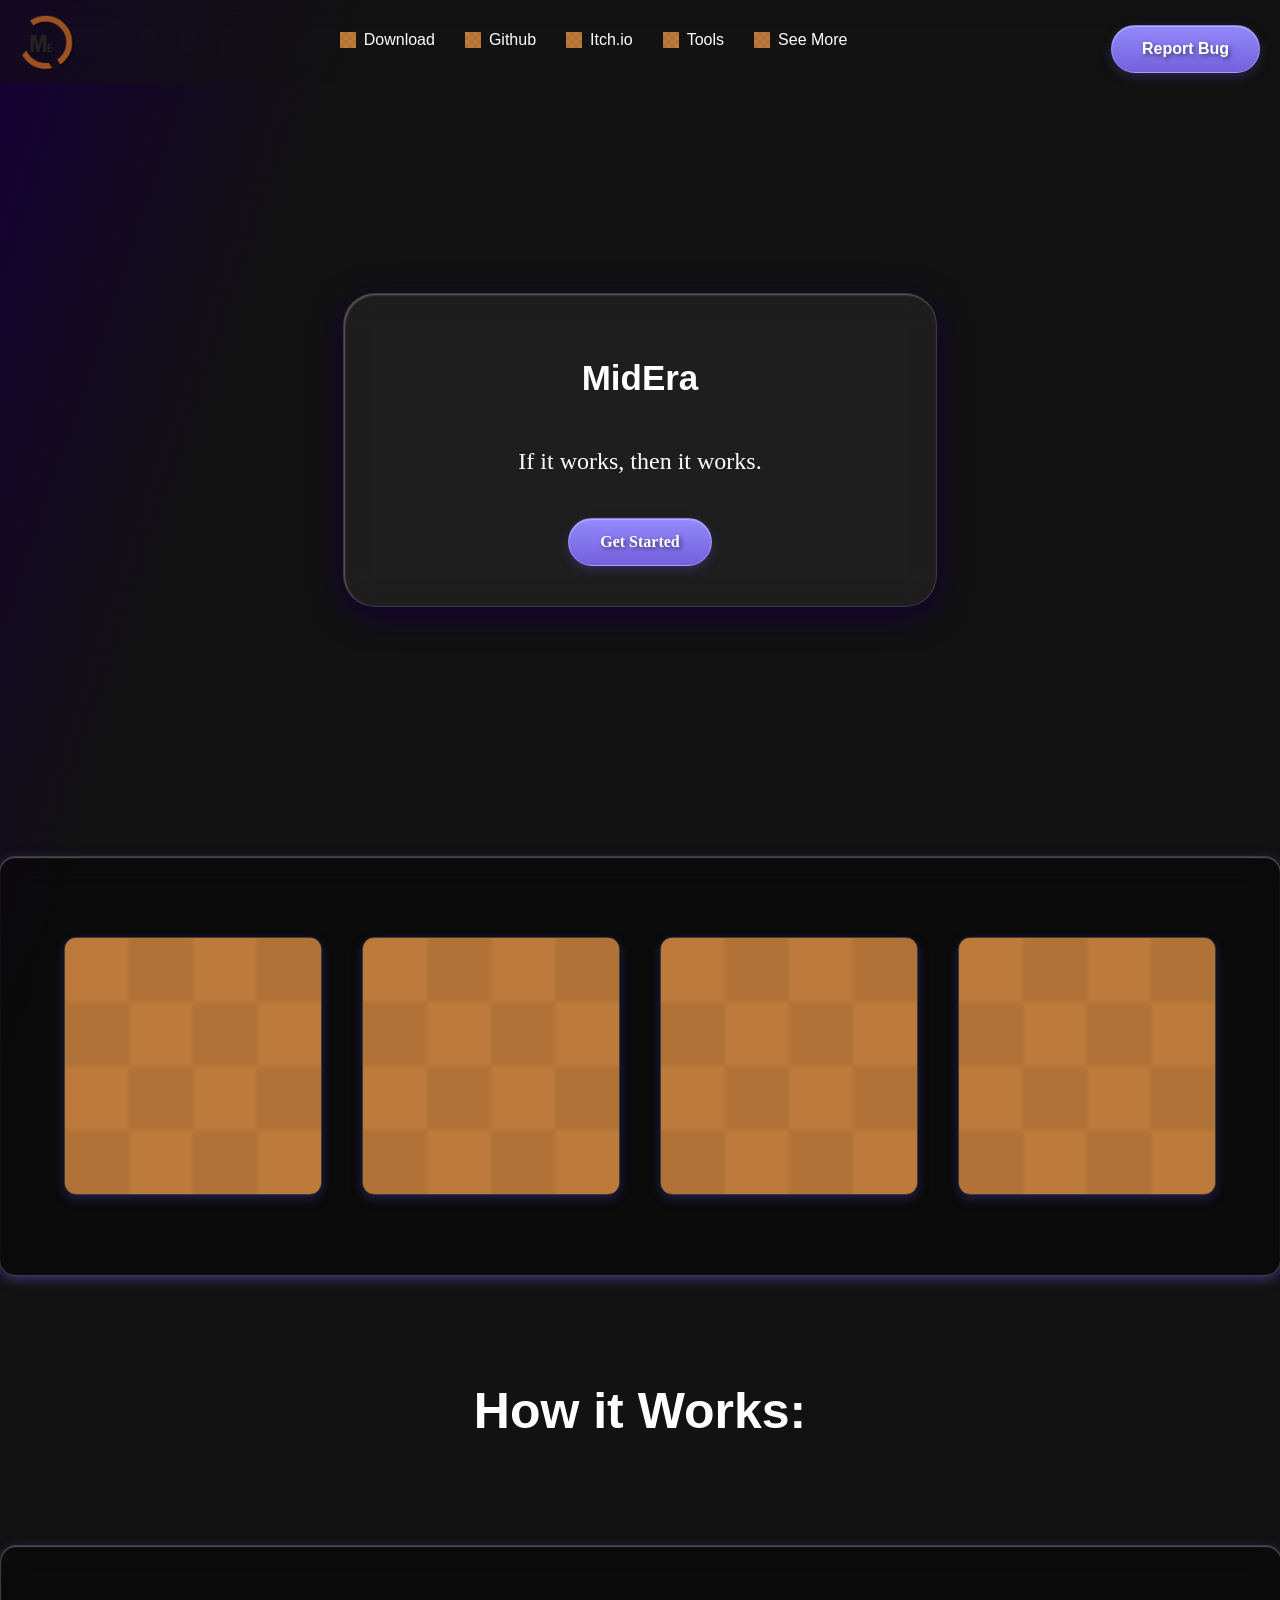
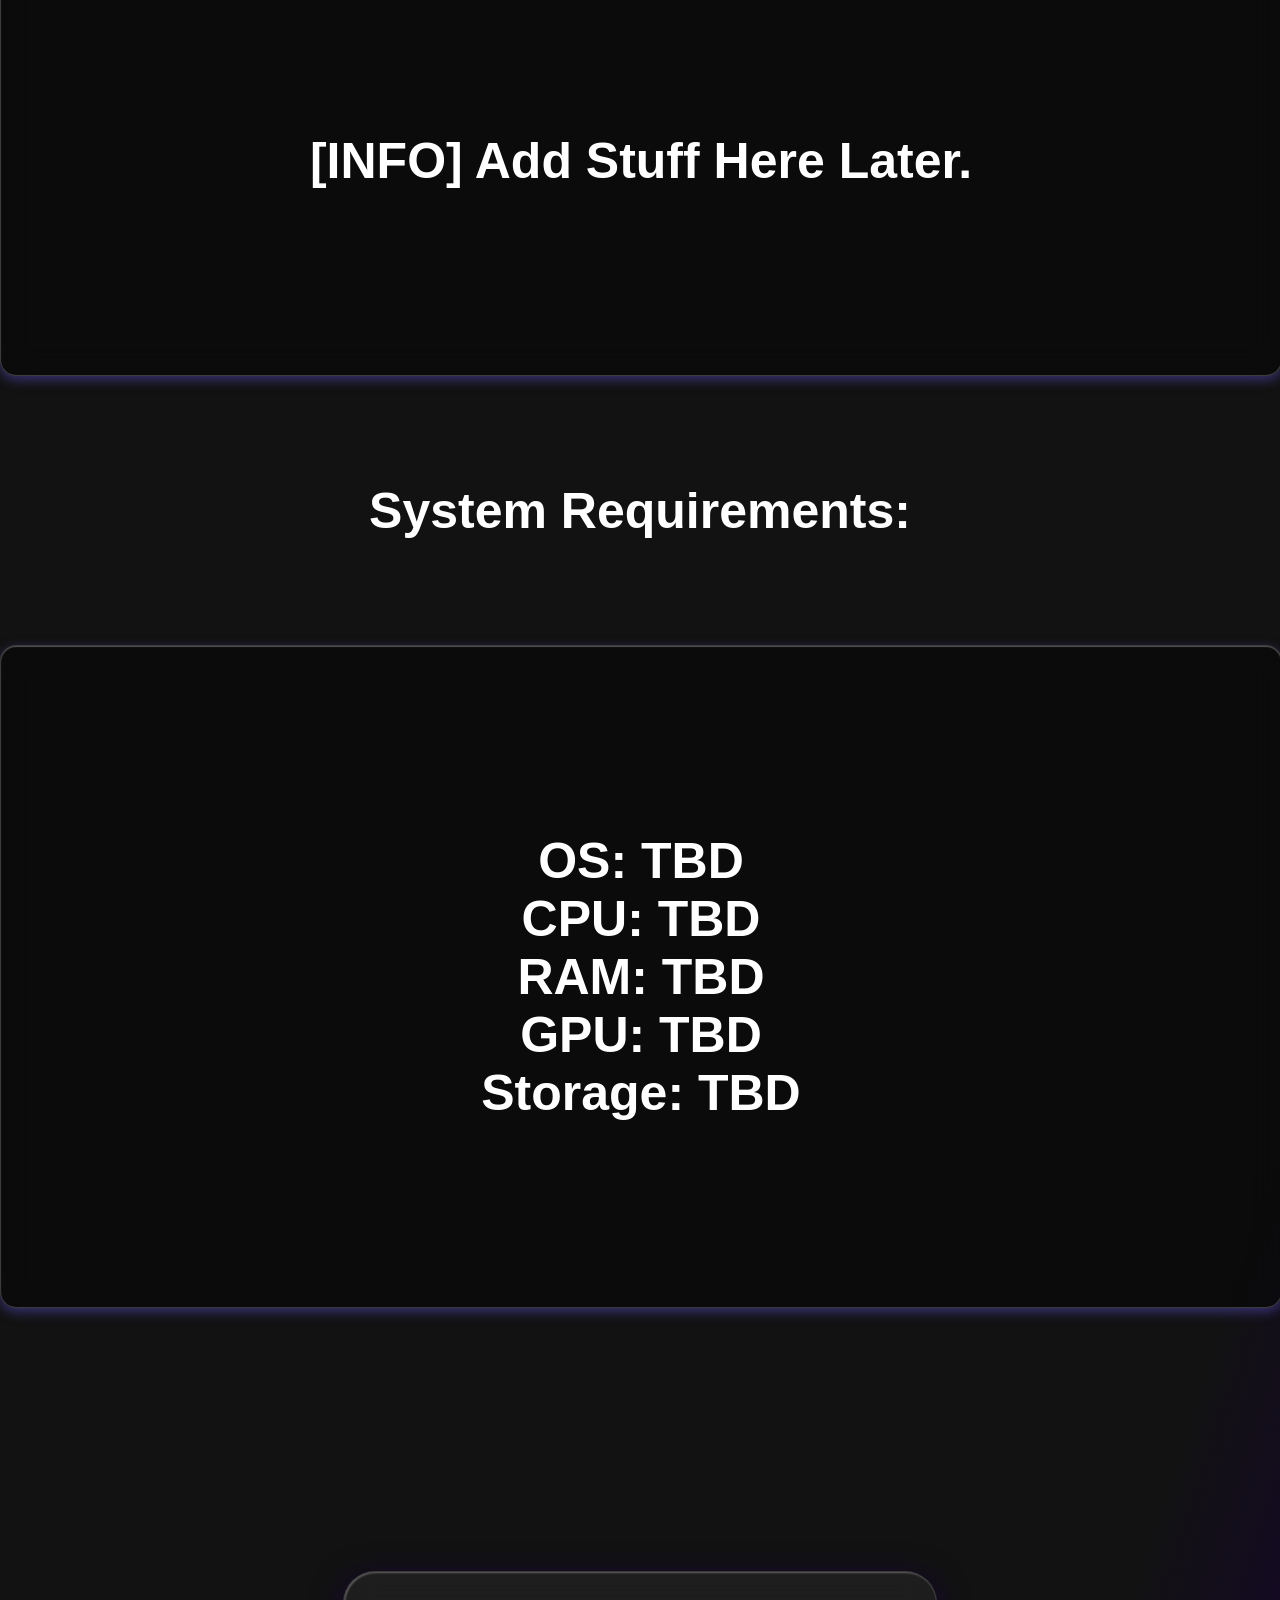
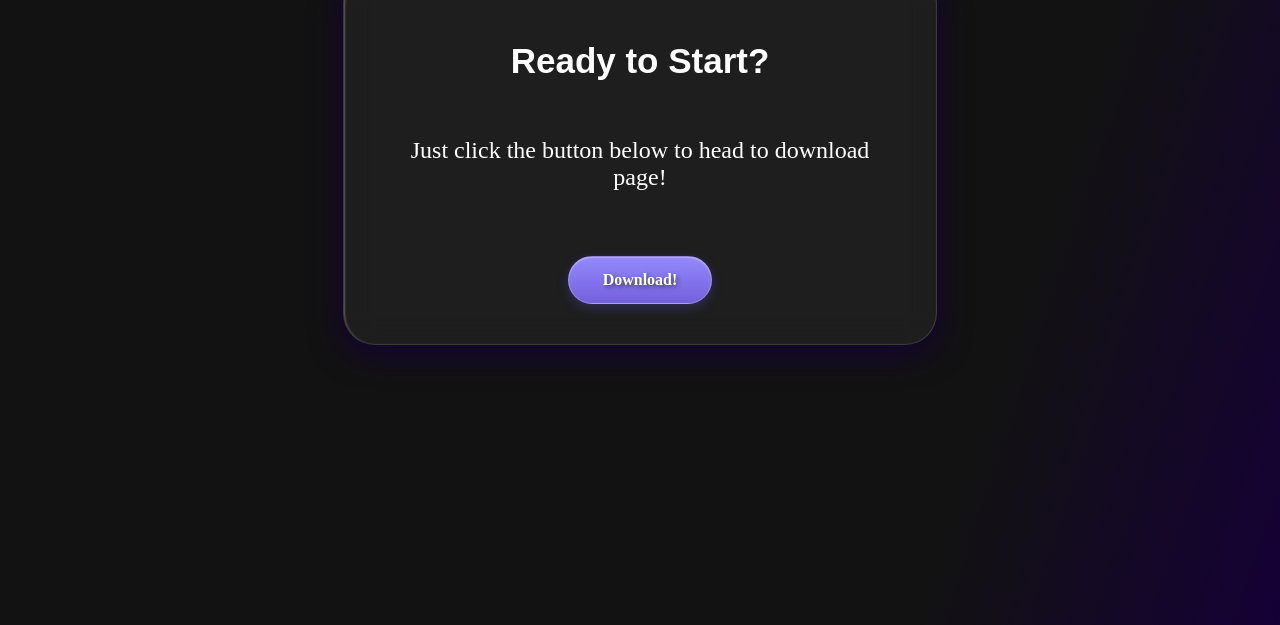
==== commit 8b3375a5: "Update index.html" ====
--- a/index.html
+++ b/index.html
@@ -100,6 +100,7 @@
                 CPU: TBD<br />
                 RAM: TBD<br>
                 GPU: TBD<br>
+                Storage: TBD<br>
             </h1>
         </div>
 
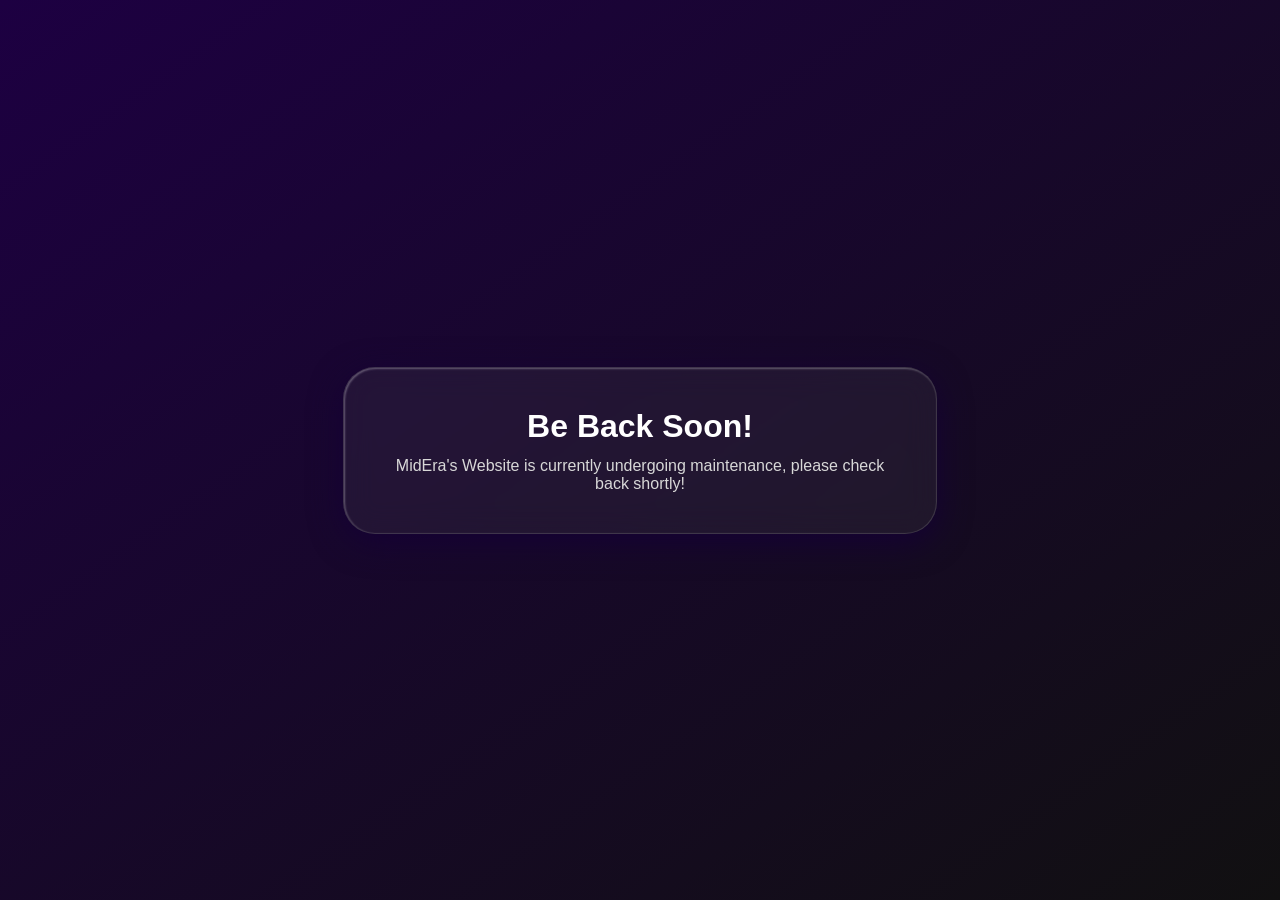
==== commit ae15dfdf: "update website" ====
--- a/index.html
+++ b/index.html
@@ -1,129 +1,60 @@
 ﻿<!DOCTYPE html>
+<html lang="en">
+<head>
+    <meta charset="UTF-8">
+    <meta name="viewport" content="width=device-width, initial-scale=1.0">
+    <title>MidEra - Under Maintenance</title>
 
-<html lang="en" xmlns="http://www.w3.org/1999/xhtml">
-<head>
-    <meta charset="utf-8" />
-    <title>MidEra - Website</title>
-    <link rel="stylesheet" href="styles/styles_main.css">
+    <!--
+        This page is intentionally self-contained (no external CSS/JS/fonts).
+        It's shown by the server whenever MAINTENANCE_MODE is true, so it
+        can't depend on anything that update might be in the middle of
+        breaking.
+    -->
+    <style>
+        body {
+            background-image: linear-gradient(to bottom right, #1d0042, #111011, #1d0042, #111011, #1d0042);
+            background-size: 400% 400%;
+            background-attachment: fixed;
+            color: white;
+            text-align: center;
+            min-height: 100vh;
+            margin: 0;
+            font-family: helvetica, arial, sans-serif;
+            display: flex;
+            align-items: center;
+            justify-content: center;
+        }
+
+        .content {
+            width: 512px;
+            max-width: calc(100% - 64px);
+            padding: 40px;
+            background: rgba(100, 100, 100, 0.15);
+            box-shadow: inset 1px 1px 2px rgba(255, 255, 255, 0.3), 0 8px 32px 0 #150035;
+            backdrop-filter: blur(15px);
+            -webkit-backdrop-filter: blur(15px);
+            border-radius: 32px;
+            border: 1px solid rgba(150, 150, 150, 0.25);
+        }
+
+        h1 {
+            font-size: 32px;
+            font-weight: bold;
+            margin: 0 0 12px 0;
+        }
+
+        p {
+            font-size: 16px;
+            color: #d8d8d8;
+            margin: 0;
+        }
+    </style>
 </head>
 <body>
-
-    <!-- This is the top bar that has the links to the download page, GitHub, tools, and more. It also has a button to report bugs. -->
-
-    <nav class="navbar">
-        <img src="images/icon.png"
-             alt="Logo"
-             class="logo" />
-
-        <ul class="menu">
-            <li class="item" onclick="alert('Redirecting!')">
-                <a href="https://github.com/LunaSentOfficial/MidEra/releases">
-                    <img src="images/fallback_image.jpg" alt="Download Icon">
-                    <span>Download</span>
-                </a>
-            </li>
-            <li class="item" onclick="alert('Redirecting!')">
-                <a href="https://github.com/LunaSentOfficial/MidEra">
-                    <img src="images/fallback_image.jpg" alt="GitHub Icon">
-                    <span>Github</span>
-                </a>
-            </li>
-            <li class="item" onclick="alert('Redirecting!')">
-                <a href="https://lunasent.itch.io/">
-                    <img src="images/fallback_image.jpg" alt="Itch.io Icon">
-                    <span>Itch.io</span>
-                </a>
-            </li>
-            <li class="item" onclick="alert('Redirecting!')">
-                <a href="tools.html">
-                    <img src="images/fallback_image.jpg" alt="Tools Icon">
-                    <span>Tools</span>
-                </a>
-            </li>
-            <li class="item" onclick="alert('Redirecting!')">
-                <a href="#">
-                    <img src="images/fallback_image.jpg" alt="Arrow Icon">
-                    <span>See More</span>
-                </a>
-            </li>
-        </ul>
-
-        <button class="btn" onclick="alert('Redirecting!')">Report Bug</button>
-
-    </nav>
-
-    <!-- Main Panel -->
-
-    <div class="card">
-        <div class="panel">
-            <div class="content">
-                <h1>MidEra</h1>
-                <h2>If it works, then it works.</h2>
-
-                <a href="#getting-started" class="start_btn">Get Started</a>
-            </div>
-        </div>
+    <div class="content">
+        <h1>Be Back Soon!</h1>
+        <p>MidEra's Website is currently undergoing maintenance, please check back shortly!</p>
     </div>
-
-    <!-- In-Engine Screenshots -->
-
-    <div class="screenshots_container">
-        <div class="screenshots_panel">
-            <img src="images/fallback_image.jpg" alt="Screenshot 1" class="screenshot" />
-            <img src="images/fallback_image.jpg" alt="Screenshot 2" class="screenshot" />
-            <img src="images/fallback_image.jpg" alt="Screenshot 3" class="screenshot" />
-            <img src="images/fallback_image.jpg" alt="Screenshot 4" class="screenshot" />
-        </div>
-    </div>
-
-    <!-- Image Preview Modal-->
-
-    <div class="modal" id="imageModal">
-        <span class="close" id="closeModal">&times;</span>
-        <img id="modalImage" src="" alt="Preview">
-    </div>
-
-
-    <!-- How it works section -->
-    <section id="getting-started">
-        <h1 class="title01">How it Works:</h1>
-
-        <div class="screenshots_container">
-            <h1 class="title01">[INFO] Add Stuff Here Later.</h1>
-        </div>
-
-        <h1 class="title01">System Requirements:</h1>
-
-        <div class="screenshots_container">
-            <h1 class="title01">
-                OS: TBD<br>
-                CPU: TBD<br />
-                RAM: TBD<br>
-                GPU: TBD<br>
-                Storage: TBD<br>
-            </h1>
-        </div>
-
-        <div class="card">
-            <div class="panel">
-                <div class="content">
-                    <h1>Ready to Start?</h1>
-                    <h2>Just click the button below to head to download page!</h2>
-                    <p1></p1>
-                    <p1></p1>
-                    <p2></p2>
-
-                    <a href="https://github.com/LunaSentOfficial/MidEra/releases" class="download_btn">Download!</a>
-                </div>
-            </div>
-        </div>
-
-        <h1 class="divider02"></h1>
-
-    </section>
-
-        <!-- Scripts -->
-        <script src="scripts/img_preview.js"></script>
-
 </body>
 </html>
